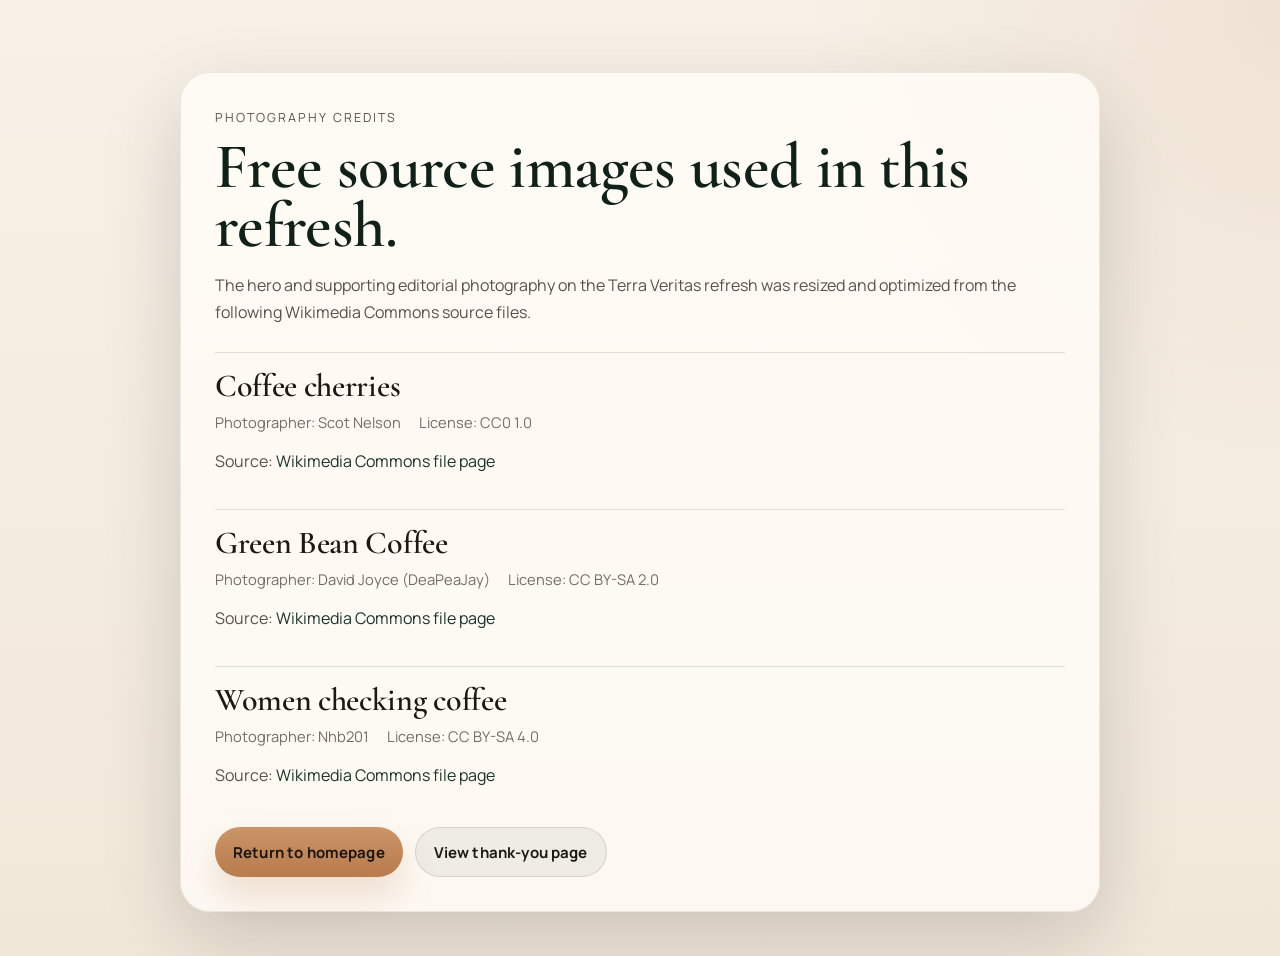
==== credits.html @ c5ba6351 "feat(landing): refresh sourcing site presentation" ====
<!doctype html>
<html lang="en">
<head>
  <meta charset="utf-8" />
  <meta name="viewport" content="width=device-width, initial-scale=1" />
  <title>Terra Veritas | Image Credits</title>
  <meta name="description" content="Photography credits for the Terra Veritas website refresh." />
  <meta name="theme-color" content="#11261e" />

  <link rel="preconnect" href="https://fonts.googleapis.com" />
  <link rel="preconnect" href="https://fonts.gstatic.com" crossorigin />
  <link
    href="https://fonts.googleapis.com/css2?family=Cormorant+Garamond:wght@500;600;700&family=Manrope:wght@400;500;600;700;800&display=swap"
    rel="stylesheet"
  />
  <link rel="stylesheet" href="styles.css" />
</head>

<body class="page-utility">
  <main class="utility-shell">
    <section class="utility-card">
      <p class="section-eyebrow">Photography credits</p>
      <h1>Free source images used in this refresh.</h1>
      <p>
        The hero and supporting editorial photography on the Terra Veritas refresh was resized and optimized from the following Wikimedia Commons source files.
      </p>

      <div class="credits-list">
        <article class="credits-item">
          <h2>Coffee cherries</h2>
          <ul class="credits-meta">
            <li>Photographer: Scot Nelson</li>
            <li>License: CC0 1.0</li>
          </ul>
          <p>
            Source:
            <a href="https://commons.wikimedia.org/wiki/File:Coffee_cherries.jpg">Wikimedia Commons file page</a>
          </p>
        </article>

        <article class="credits-item">
          <h2>Green Bean Coffee</h2>
          <ul class="credits-meta">
            <li>Photographer: David Joyce (DeaPeaJay)</li>
            <li>License: CC BY-SA 2.0</li>
          </ul>
          <p>
            Source:
            <a href="https://commons.wikimedia.org/wiki/File:Green_Bean_Coffee.jpg">Wikimedia Commons file page</a>
          </p>
        </article>

        <article class="credits-item">
          <h2>Women checking coffee</h2>
          <ul class="credits-meta">
            <li>Photographer: Nhb201</li>
            <li>License: CC BY-SA 4.0</li>
          </ul>
          <p>
            Source:
            <a href="https://commons.wikimedia.org/wiki/File:Women_checking_coffee.jpg">Wikimedia Commons file page</a>
          </p>
        </article>
      </div>

      <div class="utility-actions">
        <a class="btn primary" href="index.html">Return to homepage</a>
        <a class="btn secondary" href="thanks.html">View thank-you page</a>
      </div>
    </section>
  </main>
</body>
</html>
---- styles.css ----
:root {
  --ink: #1c1812;
  --paper: #f6f0e6;
  --paper-strong: #efe5d6;
  --sand: #d8c5ac;
  --olive: #1b342a;
  --olive-deep: #10211a;
  --olive-soft: #314d40;
  --copper: #b87b4d;
  --copper-soft: #d9b18a;
  --line: rgba(28, 24, 18, 0.14);
  --line-strong: rgba(28, 24, 18, 0.24);
  --fog: rgba(255, 255, 255, 0.72);
  --shadow: 0 28px 80px rgba(12, 15, 13, 0.16);
  --radius: 28px;
  --serif: "Cormorant Garamond", Georgia, serif;
  --sans: "Manrope", "Helvetica Neue", Arial, sans-serif;
}

* {
  box-sizing: border-box;
}

html {
  scroll-behavior: smooth;
}

body {
  margin: 0;
  min-height: 100vh;
  color: var(--ink);
  font-family: var(--sans);
  background:
    radial-gradient(circle at top left, rgba(217, 177, 138, 0.18), transparent 30%),
    linear-gradient(180deg, #f9f5ee 0%, var(--paper) 50%, #f3ebdf 100%);
}

body.menu-open {
  overflow: hidden;
}

img {
  display: block;
  max-width: 100%;
  height: auto;
}

a {
  color: inherit;
  text-decoration: none;
}

button,
input,
select,
textarea {
  font: inherit;
}

button {
  border: 0;
}

:focus-visible {
  outline: 3px solid rgba(184, 123, 77, 0.35);
  outline-offset: 3px;
}

[id] {
  scroll-margin-top: 110px;
}

.container {
  width: min(1180px, calc(100% - 40px));
  margin: 0 auto;
}

.sr-only {
  position: absolute;
  width: 1px;
  height: 1px;
  padding: 0;
  margin: -1px;
  overflow: hidden;
  clip: rect(0, 0, 0, 0);
  white-space: nowrap;
  border: 0;
}

.topbar {
  position: sticky;
  top: 0;
  z-index: 40;
  transition: background-color 180ms ease, border-color 180ms ease, backdrop-filter 180ms ease;
}

.topbar[data-scrolled="true"] {
  background: rgba(246, 240, 230, 0.92);
  border-bottom: 1px solid rgba(28, 24, 18, 0.08);
  backdrop-filter: blur(16px);
}

.navwrap {
  display: flex;
  align-items: center;
  justify-content: space-between;
  gap: 18px;
  padding: 20px 0;
}

.brand {
  display: inline-flex;
  align-items: center;
  gap: 14px;
  min-width: 0;
}

.brandmark {
  width: 44px;
  height: 44px;
  border-radius: 14px;
  display: inline-flex;
  align-items: center;
  justify-content: center;
  background: linear-gradient(145deg, rgba(17, 38, 30, 0.96), rgba(49, 77, 64, 0.92));
  color: #f9f5ee;
  font-size: 14px;
  font-weight: 800;
  letter-spacing: 0.14em;
  text-transform: uppercase;
  box-shadow: 0 18px 36px rgba(16, 33, 26, 0.24);
}

.brandtext {
  display: flex;
  flex-direction: column;
  gap: 2px;
}

.brandname {
  font-family: var(--serif);
  font-size: 1.5rem;
  font-weight: 700;
  line-height: 0.9;
}

.brandsub {
  font-size: 0.74rem;
  letter-spacing: 0.11em;
  text-transform: uppercase;
  color: rgba(28, 24, 18, 0.66);
}

.nav {
  display: flex;
  align-items: center;
  gap: 22px;
  font-size: 0.94rem;
  color: rgba(28, 24, 18, 0.78);
}

.nav a {
  position: relative;
}

.nav a::after {
  content: "";
  position: absolute;
  left: 0;
  right: 0;
  bottom: -5px;
  height: 1px;
  background: var(--olive);
  transform: scaleX(0);
  transform-origin: left center;
  transition: transform 180ms ease;
}

.nav a:hover::after,
.nav a:focus-visible::after {
  transform: scaleX(1);
}

.nav-cta {
  padding: 11px 16px;
  border: 1px solid rgba(28, 24, 18, 0.12);
  border-radius: 999px;
  background: rgba(255, 255, 255, 0.6);
}

.nav-toggle {
  display: none;
  width: 48px;
  height: 48px;
  border-radius: 16px;
  background: rgba(255, 255, 255, 0.72);
  border: 1px solid rgba(28, 24, 18, 0.12);
  align-items: center;
  justify-content: center;
  flex-direction: column;
  gap: 6px;
  cursor: pointer;
}

.nav-toggle-bar {
  width: 18px;
  height: 1.5px;
  border-radius: 999px;
  background: var(--ink);
}

.mobile-nav {
  display: grid;
  gap: 10px;
  padding: 0 20px 18px;
  background: rgba(246, 240, 230, 0.96);
  border-bottom: 1px solid rgba(28, 24, 18, 0.08);
}

.mobile-nav[hidden] {
  display: none;
}

.mobile-nav a {
  padding: 13px 14px;
  border-radius: 16px;
  background: rgba(255, 255, 255, 0.58);
  border: 1px solid rgba(28, 24, 18, 0.1);
}

.hero {
  position: relative;
  min-height: 100svh;
  overflow: clip;
  background: var(--olive-deep);
}

.hero-media,
.hero-media img,
.hero-wash,
.hero-grain {
  position: absolute;
  inset: 0;
}

.hero-media img {
  width: 100%;
  height: 100%;
  object-fit: cover;
  object-position: 58% 34%;
}

.hero-wash {
  background:
    linear-gradient(90deg, rgba(16, 33, 26, 0.92) 0%, rgba(16, 33, 26, 0.78) 32%, rgba(16, 33, 26, 0.45) 58%, rgba(16, 33, 26, 0.34) 100%),
    linear-gradient(180deg, rgba(16, 33, 26, 0.18) 0%, rgba(16, 33, 26, 0.56) 100%);
}

.hero-grain {
  background:
    radial-gradient(circle at 84% 18%, rgba(217, 177, 138, 0.32), transparent 24%),
    linear-gradient(180deg, transparent 60%, rgba(16, 33, 26, 0.44) 100%);
  mix-blend-mode: screen;
  opacity: 0.68;
}

.hero-shell {
  position: relative;
  z-index: 1;
  min-height: calc(100svh - 84px);
  padding: 132px 0 120px;
  display: grid;
  align-items: center;
  grid-template-columns: minmax(0, 1.1fr) minmax(260px, 0.42fr);
  gap: 36px;
}

.hero-copy {
  max-width: 730px;
  color: #f7f2e9;
}

.eyebrow,
.section-eyebrow,
.proof-label,
.note-label,
.contact-label,
.aside-label {
  margin: 0 0 10px;
  font-size: 0.78rem;
  letter-spacing: 0.16em;
  text-transform: uppercase;
}

.eyebrow {
  color: rgba(247, 242, 233, 0.68);
}

.hero-brand {
  margin: 0 0 8px;
  color: rgba(247, 242, 233, 0.94);
  font-family: var(--serif);
  font-size: clamp(2.8rem, 8vw, 5.4rem);
  font-weight: 700;
  line-height: 0.88;
}

h1,
h2,
h3 {
  margin: 0;
  font-family: var(--serif);
  font-weight: 600;
  letter-spacing: -0.01em;
}

h1 {
  max-width: 14ch;
  font-size: clamp(2.6rem, 5vw, 5.1rem);
  line-height: 0.92;
}

h2 {
  font-size: clamp(2.1rem, 4vw, 3.6rem);
  line-height: 0.96;
}

h3 {
  font-size: 1.55rem;
  line-height: 1;
}

.lead,
.section-lead,
.proof-item p,
.program-item p,
.timeline-step p,
.contact-card p,
.form-status,
.fineprint,
.editorial-note p,
.hero-markers li,
figcaption,
.modal-copy {
  line-height: 1.68;
}

.lead {
  max-width: 54ch;
  margin: 20px 0 28px;
  color: rgba(247, 242, 233, 0.84);
  font-size: 1.05rem;
}

.hero-actions,
.form-actions,
.footer-links,
.modal-actions {
  display: flex;
  align-items: center;
  gap: 14px;
  flex-wrap: wrap;
}

.hero-markers {
  display: grid;
  gap: 10px;
  padding: 22px 0 0;
  margin: 28px 0 0;
  list-style: none;
  border-top: 1px solid rgba(247, 242, 233, 0.18);
}

.hero-markers li {
  position: relative;
  padding-left: 18px;
  color: rgba(247, 242, 233, 0.82);
}

.hero-markers li::before {
  content: "";
  position: absolute;
  left: 0;
  top: 0.75rem;
  width: 7px;
  height: 7px;
  border-radius: 999px;
  background: var(--copper-soft);
}

.hero-aside {
  align-self: end;
  max-width: 280px;
  margin-inline-start: auto;
  padding: 18px 0 0;
  color: rgba(247, 242, 233, 0.9);
  border-top: 1px solid rgba(247, 242, 233, 0.24);
}

.aside-label {
  color: rgba(247, 242, 233, 0.58);
}

.aside-copy {
  margin: 0;
  font-size: 0.98rem;
  line-height: 1.58;
}

.proof-band {
  position: relative;
  z-index: 2;
  margin-top: -52px;
  padding-bottom: 14px;
}

.proof-grid {
  display: grid;
  grid-template-columns: repeat(4, minmax(0, 1fr));
  gap: 18px;
  padding: 26px;
  border: 1px solid rgba(255, 255, 255, 0.1);
  border-radius: 28px;
  background: rgba(17, 38, 30, 0.9);
  color: #f8f3ea;
  box-shadow: var(--shadow);
}

.proof-item {
  min-width: 0;
}

.proof-label {
  color: rgba(217, 177, 138, 0.94);
}

.proof-item p:last-child,
.program-item p:last-child,
.timeline-step p,
.contact-card p,
.editorial-note p,
figcaption,
.modal-copy {
  margin: 0;
}

.section {
  padding: 104px 0;
}

.section-alt {
  background:
    linear-gradient(180deg, rgba(16, 33, 26, 0.04) 0%, rgba(16, 33, 26, 0.06) 100%),
    linear-gradient(180deg, rgba(255, 255, 255, 0.46), rgba(255, 255, 255, 0.66));
  border-top: 1px solid rgba(28, 24, 18, 0.06);
  border-bottom: 1px solid rgba(28, 24, 18, 0.06);
}

.section-head {
  max-width: 760px;
  margin-bottom: 32px;
}

.section-eyebrow,
.note-label,
.contact-label {
  color: rgba(28, 24, 18, 0.52);
}

.section-lead {
  margin: 18px 0 0;
  color: rgba(28, 24, 18, 0.74);
  font-size: 1.02rem;
}

.section-lead.narrow {
  max-width: 58ch;
}

.section-split {
  display: grid;
  grid-template-columns: minmax(0, 1.02fr) minmax(0, 0.98fr);
  gap: 38px;
  align-items: center;
}

.section-split.reverse {
  grid-template-columns: minmax(0, 0.96fr) minmax(0, 1.04fr);
}

.section-copy {
  min-width: 0;
}

.detail-list {
  display: grid;
  gap: 14px;
  margin: 28px 0 0;
  padding: 0;
  list-style: none;
}

.detail-list li {
  position: relative;
  padding-left: 20px;
  color: rgba(28, 24, 18, 0.82);
  line-height: 1.62;
}

.detail-list li::before {
  content: "";
  position: absolute;
  left: 0;
  top: 0.7rem;
  width: 7px;
  height: 7px;
  border-radius: 999px;
  background: var(--copper);
}

.detail-list span {
  font-weight: 700;
}

.editorial-note {
  margin-top: 26px;
  padding-top: 18px;
  border-top: 1px solid rgba(28, 24, 18, 0.12);
  color: rgba(28, 24, 18, 0.76);
}

.section-media {
  min-width: 0;
}

.section-media picture,
.section-media img {
  width: 100%;
}

.section-media img {
  min-height: 420px;
  border-radius: var(--radius);
  object-fit: cover;
  box-shadow: var(--shadow);
}

figcaption {
  margin-top: 14px;
  color: rgba(28, 24, 18, 0.58);
  font-size: 0.94rem;
}

.program-grid {
  display: grid;
  grid-template-columns: repeat(3, minmax(0, 1fr));
  gap: 24px;
}

.program-item {
  padding-top: 20px;
  border-top: 1px solid rgba(28, 24, 18, 0.16);
}

.program-index {
  margin: 0 0 14px;
  color: var(--copper);
  font-size: 0.9rem;
  font-weight: 800;
  letter-spacing: 0.18em;
}

.program-item h3 {
  margin-bottom: 10px;
}

.program-item p {
  color: rgba(28, 24, 18, 0.76);
}

.timeline {
  display: grid;
  gap: 16px;
  margin-top: 26px;
}

.timeline-step {
  display: grid;
  grid-template-columns: auto 1fr;
  gap: 16px;
  padding: 18px 18px 18px 0;
  border-top: 1px solid rgba(28, 24, 18, 0.12);
}

.timeline-step:last-child {
  border-bottom: 1px solid rgba(28, 24, 18, 0.12);
}

.timeline-number {
  width: 50px;
  height: 50px;
  display: inline-flex;
  align-items: center;
  justify-content: center;
  flex: 0 0 auto;
  margin-top: 4px;
  border-radius: 18px;
  background: rgba(17, 38, 30, 0.08);
  color: var(--olive);
  font-size: 0.85rem;
  font-weight: 800;
  letter-spacing: 0.12em;
}

.timeline-step div {
  min-width: 0;
}

.timeline-step h3 {
  margin-bottom: 6px;
}

.timeline-step p {
  color: rgba(28, 24, 18, 0.72);
}

.section-contact {
  background:
    radial-gradient(circle at top right, rgba(184, 123, 77, 0.12), transparent 26%),
    linear-gradient(180deg, rgba(17, 38, 30, 0.03), rgba(17, 38, 30, 0.06));
}

.contact-shell {
  display: grid;
  grid-template-columns: minmax(0, 0.8fr) minmax(0, 1fr);
  gap: 28px;
  align-items: start;
}

.contact-card,
.form-panel {
  border-radius: var(--radius);
  box-shadow: var(--shadow);
}

.contact-card {
  margin-top: 28px;
  padding: 24px;
  background: rgba(17, 38, 30, 0.92);
  color: rgba(248, 243, 234, 0.9);
}

.contact-card .contact-label {
  color: rgba(217, 177, 138, 0.88);
}

.contact-card strong {
  color: #fff6ec;
}

.form-panel {
  padding: 28px;
  background: rgba(255, 252, 247, 0.82);
  border: 1px solid rgba(28, 24, 18, 0.08);
  backdrop-filter: blur(18px);
}

.form-grid {
  display: grid;
  grid-template-columns: repeat(2, minmax(0, 1fr));
  gap: 14px;
}

.form-grid.compact {
  margin-top: 20px;
}

.field {
  margin-bottom: 16px;
}

label {
  display: block;
  margin-bottom: 6px;
  color: rgba(28, 24, 18, 0.72);
  font-size: 0.88rem;
}

input,
select,
textarea {
  width: 100%;
  padding: 14px 15px;
  border: 1px solid rgba(28, 24, 18, 0.14);
  border-radius: 18px;
  background: rgba(255, 255, 255, 0.9);
  color: var(--ink);
  transition: border-color 160ms ease, box-shadow 160ms ease, background-color 160ms ease;
}

input:focus,
select:focus,
textarea:focus {
  border-color: rgba(184, 123, 77, 0.48);
  box-shadow: 0 0 0 4px rgba(184, 123, 77, 0.12);
  outline: none;
}

textarea {
  min-height: 180px;
  resize: vertical;
}

.hp-field {
  position: absolute;
  left: -10000px;
  width: 1px;
  height: 1px;
  overflow: hidden;
}

.btn {
  display: inline-flex;
  align-items: center;
  justify-content: center;
  min-height: 50px;
  padding: 12px 18px;
  border-radius: 999px;
  font-size: 0.94rem;
  font-weight: 700;
  letter-spacing: 0.01em;
  transition: transform 160ms ease, box-shadow 160ms ease, background-color 160ms ease;
  cursor: pointer;
}

.btn:hover,
.btn:focus-visible {
  transform: translateY(-1px);
}

.btn.primary {
  background: linear-gradient(180deg, #cb9567 0%, var(--copper) 100%);
  color: #1b140f;
  box-shadow: 0 18px 34px rgba(184, 123, 77, 0.22);
}

.btn.secondary {
  color: #f7f2e9;
  background: rgba(255, 255, 255, 0.08);
  border: 1px solid rgba(247, 242, 233, 0.18);
}

.form-panel .btn.secondary,
.modal-actions .btn.secondary,
.utility-card .btn.secondary {
  color: var(--ink);
  background: rgba(17, 38, 30, 0.06);
  border: 1px solid rgba(28, 24, 18, 0.12);
}

.form-status {
  margin: 0;
  min-height: 1.7em;
  color: rgba(28, 24, 18, 0.62);
}

.form-status[data-state="info"] {
  color: var(--olive-soft);
}

.fineprint {
  margin: 16px 0 0;
  color: rgba(28, 24, 18, 0.55);
  font-size: 0.88rem;
}

.footer {
  padding: 24px 0 44px;
}

.footer-shell {
  display: flex;
  align-items: center;
  justify-content: space-between;
  gap: 16px;
  padding-top: 22px;
  border-top: 1px solid rgba(28, 24, 18, 0.08);
  color: rgba(28, 24, 18, 0.66);
  font-size: 0.92rem;
}

.footer-shell p {
  margin: 0;
}

.footer-links a {
  position: relative;
}

.footer-links a::after {
  content: "";
  position: absolute;
  left: 0;
  right: 0;
  bottom: -4px;
  height: 1px;
  background: currentColor;
  transform: scaleX(0);
  transform-origin: left center;
  transition: transform 160ms ease;
}

.footer-links a:hover::after,
.footer-links a:focus-visible::after {
  transform: scaleX(1);
}

.modal.hidden {
  display: none;
}

.modal {
  position: fixed;
  inset: 0;
  z-index: 80;
}

.modal-backdrop {
  position: absolute;
  inset: 0;
  background: rgba(10, 18, 14, 0.68);
  backdrop-filter: blur(10px);
}

.modal-panel {
  position: relative;
  width: min(760px, calc(100% - 32px));
  margin: 9vh auto 0;
  background: rgba(248, 243, 234, 0.96);
  border-radius: 30px;
  overflow: hidden;
  box-shadow: 0 34px 90px rgba(12, 15, 13, 0.34);
  border: 1px solid rgba(255, 255, 255, 0.3);
}

.modal-head,
.modal-body {
  padding: 22px 24px;
}

.modal-head {
  display: flex;
  align-items: flex-start;
  justify-content: space-between;
  gap: 16px;
  border-bottom: 1px solid rgba(28, 24, 18, 0.08);
}

.modal-copy {
  color: rgba(28, 24, 18, 0.7);
}

.iconbtn {
  width: 42px;
  height: 42px;
  border-radius: 14px;
  background: rgba(17, 38, 30, 0.07);
  border: 1px solid rgba(28, 24, 18, 0.1);
  color: var(--ink);
  font-size: 1.6rem;
  line-height: 1;
  cursor: pointer;
}

.modal-actions {
  margin-top: 8px;
}

.noscript {
  position: fixed;
  right: 16px;
  bottom: 16px;
  max-width: 320px;
  padding: 12px 14px;
  border-radius: 16px;
  background: rgba(17, 38, 30, 0.92);
  color: rgba(248, 243, 234, 0.92);
  font-size: 0.86rem;
  box-shadow: var(--shadow);
}

[data-reveal] {
  opacity: 0;
  transform: translateY(22px);
  transition: opacity 540ms ease, transform 540ms ease;
}

[data-reveal].is-visible {
  opacity: 1;
  transform: translateY(0);
}

.page-utility {
  background:
    radial-gradient(circle at top right, rgba(184, 123, 77, 0.12), transparent 30%),
    linear-gradient(180deg, #f7f1e7 0%, #f1e7d9 100%);
}

.utility-shell {
  width: min(920px, calc(100% - 40px));
  margin: 0 auto;
  padding: 72px 0 44px;
}

.utility-card {
  padding: 34px;
  border-radius: 30px;
  background: rgba(255, 252, 247, 0.84);
  border: 1px solid rgba(28, 24, 18, 0.08);
  box-shadow: var(--shadow);
}

.utility-card h1 {
  max-width: none;
  color: var(--olive-deep);
  font-size: clamp(2.4rem, 5vw, 4.4rem);
}

.utility-card p {
  color: rgba(28, 24, 18, 0.74);
  line-height: 1.7;
}

.utility-actions {
  margin-top: 22px;
  display: flex;
  gap: 12px;
  flex-wrap: wrap;
}

.credits-list {
  display: grid;
  gap: 18px;
  margin-top: 26px;
}

.credits-item {
  padding-top: 18px;
  border-top: 1px solid rgba(28, 24, 18, 0.12);
}

.credits-item h2 {
  margin-bottom: 10px;
  font-size: clamp(1.6rem, 2.5vw, 2.1rem);
}

.credits-meta {
  display: flex;
  flex-wrap: wrap;
  gap: 8px 18px;
  margin: 0 0 10px;
  padding: 0;
  list-style: none;
  color: rgba(28, 24, 18, 0.62);
  font-size: 0.92rem;
}

.credits-item a,
.utility-card a {
  color: var(--olive);
}

.credits-item a:hover,
.credits-item a:focus-visible,
.utility-card a:hover,
.utility-card a:focus-visible {
  text-decoration: underline;
}

@media (max-width: 1080px) {
  .proof-grid,
  .program-grid {
    grid-template-columns: repeat(2, minmax(0, 1fr));
  }

  .contact-shell {
    grid-template-columns: 1fr;
  }

  .contact-copy {
    max-width: 760px;
  }
}

@media (max-width: 980px) {
  .hero-shell,
  .section-split,
  .section-split.reverse {
    grid-template-columns: 1fr;
  }

  .hero {
    min-height: auto;
  }

  .hero-shell {
    min-height: auto;
    padding: 96px 0 90px;
  }

  .hero-aside {
    margin-inline-start: 0;
    max-width: 520px;
  }

  .hero-media img {
    object-position: 62% 30%;
  }

  .section-media {
    order: 2;
  }

  .section-copy {
    order: 1;
  }

  .section-media img {
    min-height: 320px;
  }
}

@media (max-width: 860px) {
  .nav {
    display: none;
  }

  .nav-toggle {
    display: inline-flex;
  }

  .proof-grid,
  .program-grid,
  .form-grid {
    grid-template-columns: 1fr;
  }

  .form-panel,
  .contact-card,
  .utility-card {
    padding: 22px;
  }
}

@media (max-width: 640px) {
  .container,
  .utility-shell {
    width: min(100% - 24px, 1180px);
  }

  .navwrap {
    padding: 16px 0;
  }

  .brandname {
    font-size: 1.25rem;
  }

  .hero-shell {
    padding: 90px 0 82px;
  }

  .hero-brand {
    font-size: clamp(2.4rem, 14vw, 4rem);
  }

  .hero-media img {
    object-position: 67% 28%;
  }

  h1 {
    font-size: clamp(2.15rem, 10vw, 3.2rem);
  }

  h2 {
    font-size: clamp(1.85rem, 8vw, 2.6rem);
  }

  .proof-band {
    margin-top: -34px;
  }

  .proof-grid,
  .footer-shell,
  .modal-actions {
    grid-template-columns: 1fr;
  }

  .footer-shell {
    display: grid;
    justify-content: initial;
  }

  .modal-panel {
    margin-top: 4vh;
  }
}

@media (prefers-reduced-motion: reduce) {
  html {
    scroll-behavior: auto;
  }

  * {
    transition-duration: 0s !important;
    animation-duration: 0s !important;
  }

  [data-reveal] {
    opacity: 1;
    transform: none;
  }
}
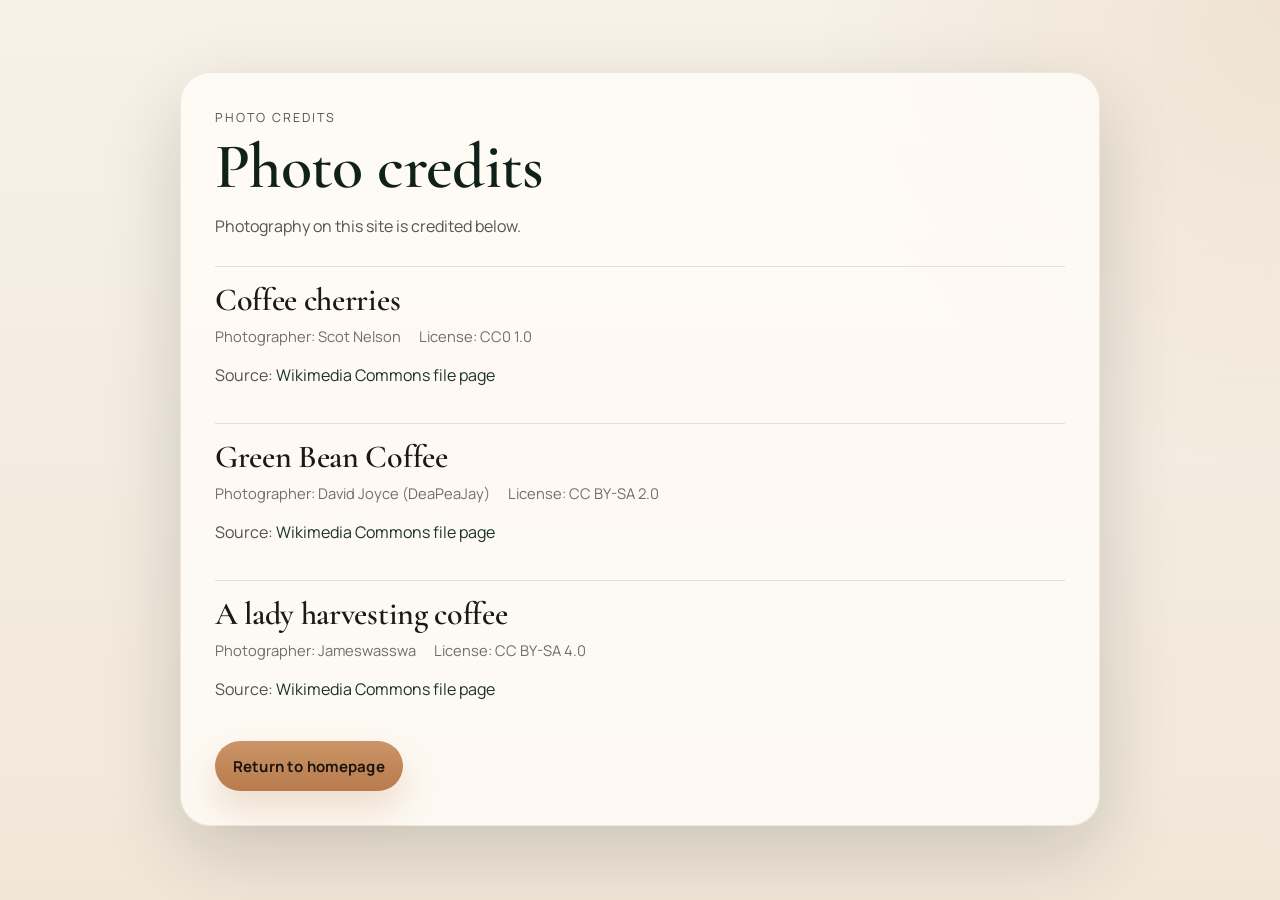
==== commit 57b85894: "fix(landing): tighten copy and refresh sourcing imagery" ====
--- a/credits.html
+++ b/credits.html
@@ -3,8 +3,8 @@
 <head>
   <meta charset="utf-8" />
   <meta name="viewport" content="width=device-width, initial-scale=1" />
-  <title>Terra Veritas | Image Credits</title>
-  <meta name="description" content="Photography credits for the Terra Veritas website refresh." />
+  <title>Terra Veritas | Photo Credits</title>
+  <meta name="description" content="Photo credits for the Terra Veritas website." />
   <meta name="theme-color" content="#11261e" />
 
   <link rel="preconnect" href="https://fonts.googleapis.com" />
@@ -13,17 +13,16 @@
     href="https://fonts.googleapis.com/css2?family=Cormorant+Garamond:wght@500;600;700&family=Manrope:wght@400;500;600;700;800&display=swap"
     rel="stylesheet"
   />
+  <link rel="icon" href="assets/favicon.svg" type="image/svg+xml" />
   <link rel="stylesheet" href="styles.css" />
 </head>
 
 <body class="page-utility">
   <main class="utility-shell">
     <section class="utility-card">
-      <p class="section-eyebrow">Photography credits</p>
-      <h1>Free source images used in this refresh.</h1>
-      <p>
-        The hero and supporting editorial photography on the Terra Veritas refresh was resized and optimized from the following Wikimedia Commons source files.
-      </p>
+      <p class="section-eyebrow">Photo credits</p>
+      <h1>Photo credits</h1>
+      <p>Photography on this site is credited below.</p>
 
       <div class="credits-list">
         <article class="credits-item">
@@ -51,21 +50,20 @@
         </article>
 
         <article class="credits-item">
-          <h2>Women checking coffee</h2>
+          <h2>A lady harvesting coffee</h2>
           <ul class="credits-meta">
-            <li>Photographer: Nhb201</li>
+            <li>Photographer: Jameswasswa</li>
             <li>License: CC BY-SA 4.0</li>
           </ul>
           <p>
             Source:
-            <a href="https://commons.wikimedia.org/wiki/File:Women_checking_coffee.jpg">Wikimedia Commons file page</a>
+            <a href="https://commons.wikimedia.org/wiki/File:A_lady_harvesting_coffee.jpg">Wikimedia Commons file page</a>
           </p>
         </article>
       </div>
 
       <div class="utility-actions">
         <a class="btn primary" href="index.html">Return to homepage</a>
-        <a class="btn secondary" href="thanks.html">View thank-you page</a>
       </div>
     </section>
   </main>
--- a/styles.css
+++ b/styles.css
@@ -230,7 +230,7 @@
 
 .hero {
   position: relative;
-  min-height: 100svh;
+  min-height: calc(100svh - 84px);
   overflow: clip;
   background: var(--olive-deep);
 }
@@ -268,15 +268,13 @@
   position: relative;
   z-index: 1;
   min-height: calc(100svh - 84px);
-  padding: 132px 0 120px;
-  display: grid;
+  padding: 92px 0 88px;
+  display: flex;
   align-items: center;
-  grid-template-columns: minmax(0, 1.1fr) minmax(260px, 0.42fr);
-  gap: 36px;
 }
 
 .hero-copy {
-  max-width: 730px;
+  max-width: 620px;
   color: #f7f2e9;
 }
 
@@ -284,8 +282,7 @@
 .section-eyebrow,
 .proof-label,
 .note-label,
-.contact-label,
-.aside-label {
+.contact-label {
   margin: 0 0 10px;
   font-size: 0.78rem;
   letter-spacing: 0.16em;
@@ -333,11 +330,9 @@
 .lead,
 .section-lead,
 .proof-item p,
-.program-item p,
 .timeline-step p,
 .contact-card p,
 .form-status,
-.fineprint,
 .editorial-note p,
 .hero-markers li,
 figcaption,
@@ -347,7 +342,7 @@
 
 .lead {
   max-width: 54ch;
-  margin: 20px 0 28px;
+  margin: 18px 0 26px;
   color: rgba(247, 242, 233, 0.84);
   font-size: 1.05rem;
 }
@@ -363,10 +358,11 @@
 }
 
 .hero-markers {
-  display: grid;
-  gap: 10px;
-  padding: 22px 0 0;
-  margin: 28px 0 0;
+  display: flex;
+  flex-wrap: wrap;
+  gap: 10px 18px;
+  padding: 20px 0 0;
+  margin: 24px 0 0;
   list-style: none;
   border-top: 1px solid rgba(247, 242, 233, 0.18);
 }
@@ -388,25 +384,6 @@
   background: var(--copper-soft);
 }
 
-.hero-aside {
-  align-self: end;
-  max-width: 280px;
-  margin-inline-start: auto;
-  padding: 18px 0 0;
-  color: rgba(247, 242, 233, 0.9);
-  border-top: 1px solid rgba(247, 242, 233, 0.24);
-}
-
-.aside-label {
-  color: rgba(247, 242, 233, 0.58);
-}
-
-.aside-copy {
-  margin: 0;
-  font-size: 0.98rem;
-  line-height: 1.58;
-}
-
 .proof-band {
   position: relative;
   z-index: 2;
@@ -417,8 +394,8 @@
 .proof-grid {
   display: grid;
   grid-template-columns: repeat(4, minmax(0, 1fr));
-  gap: 18px;
-  padding: 26px;
+  gap: 20px;
+  padding: 24px 26px;
   border: 1px solid rgba(255, 255, 255, 0.1);
   border-radius: 28px;
   background: rgba(17, 38, 30, 0.9);
@@ -435,7 +412,6 @@
 }
 
 .proof-item p:last-child,
-.program-item p:last-child,
 .timeline-step p,
 .contact-card p,
 .editorial-note p,
@@ -445,20 +421,7 @@
 }
 
 .section {
-  padding: 104px 0;
-}
-
-.section-alt {
-  background:
-    linear-gradient(180deg, rgba(16, 33, 26, 0.04) 0%, rgba(16, 33, 26, 0.06) 100%),
-    linear-gradient(180deg, rgba(255, 255, 255, 0.46), rgba(255, 255, 255, 0.66));
-  border-top: 1px solid rgba(28, 24, 18, 0.06);
-  border-bottom: 1px solid rgba(28, 24, 18, 0.06);
-}
-
-.section-head {
-  max-width: 760px;
-  margin-bottom: 32px;
+  padding: 92px 0;
 }
 
 .section-eyebrow,
@@ -471,10 +434,6 @@
   margin: 18px 0 0;
   color: rgba(28, 24, 18, 0.74);
   font-size: 1.02rem;
-}
-
-.section-lead.narrow {
-  max-width: 58ch;
 }
 
 .section-split {
@@ -545,37 +504,14 @@
   box-shadow: var(--shadow);
 }
 
+.process-media img {
+  object-position: center 22%;
+}
+
 figcaption {
   margin-top: 14px;
   color: rgba(28, 24, 18, 0.58);
   font-size: 0.94rem;
-}
-
-.program-grid {
-  display: grid;
-  grid-template-columns: repeat(3, minmax(0, 1fr));
-  gap: 24px;
-}
-
-.program-item {
-  padding-top: 20px;
-  border-top: 1px solid rgba(28, 24, 18, 0.16);
-}
-
-.program-index {
-  margin: 0 0 14px;
-  color: var(--copper);
-  font-size: 0.9rem;
-  font-weight: 800;
-  letter-spacing: 0.18em;
-}
-
-.program-item h3 {
-  margin-bottom: 10px;
-}
-
-.program-item p {
-  color: rgba(28, 24, 18, 0.76);
 }
 
 .timeline {
@@ -644,7 +580,7 @@
 }
 
 .contact-card {
-  margin-top: 28px;
+  margin-top: 24px;
   padding: 24px;
   background: rgba(17, 38, 30, 0.92);
   color: rgba(248, 243, 234, 0.9);
@@ -768,12 +704,6 @@
   color: var(--olive-soft);
 }
 
-.fineprint {
-  margin: 16px 0 0;
-  color: rgba(28, 24, 18, 0.55);
-  font-size: 0.88rem;
-}
-
 .footer {
   padding: 24px 0 44px;
 }
@@ -978,8 +908,7 @@
 }
 
 @media (max-width: 1080px) {
-  .proof-grid,
-  .program-grid {
+  .proof-grid {
     grid-template-columns: repeat(2, minmax(0, 1fr));
   }
 
@@ -993,7 +922,6 @@
 }
 
 @media (max-width: 980px) {
-  .hero-shell,
   .section-split,
   .section-split.reverse {
     grid-template-columns: 1fr;
@@ -1005,12 +933,7 @@
 
   .hero-shell {
     min-height: auto;
-    padding: 96px 0 90px;
-  }
-
-  .hero-aside {
-    margin-inline-start: 0;
-    max-width: 520px;
+    padding: 88px 0 82px;
   }
 
   .hero-media img {
@@ -1027,6 +950,10 @@
 
   .section-media img {
     min-height: 320px;
+  }
+
+  .process-media img {
+    object-position: center 18%;
   }
 }
 
@@ -1040,7 +967,6 @@
   }
 
   .proof-grid,
-  .program-grid,
   .form-grid {
     grid-template-columns: 1fr;
   }
@@ -1067,7 +993,7 @@
   }
 
   .hero-shell {
-    padding: 90px 0 82px;
+    padding: 78px 0 74px;
   }
 
   .hero-brand {
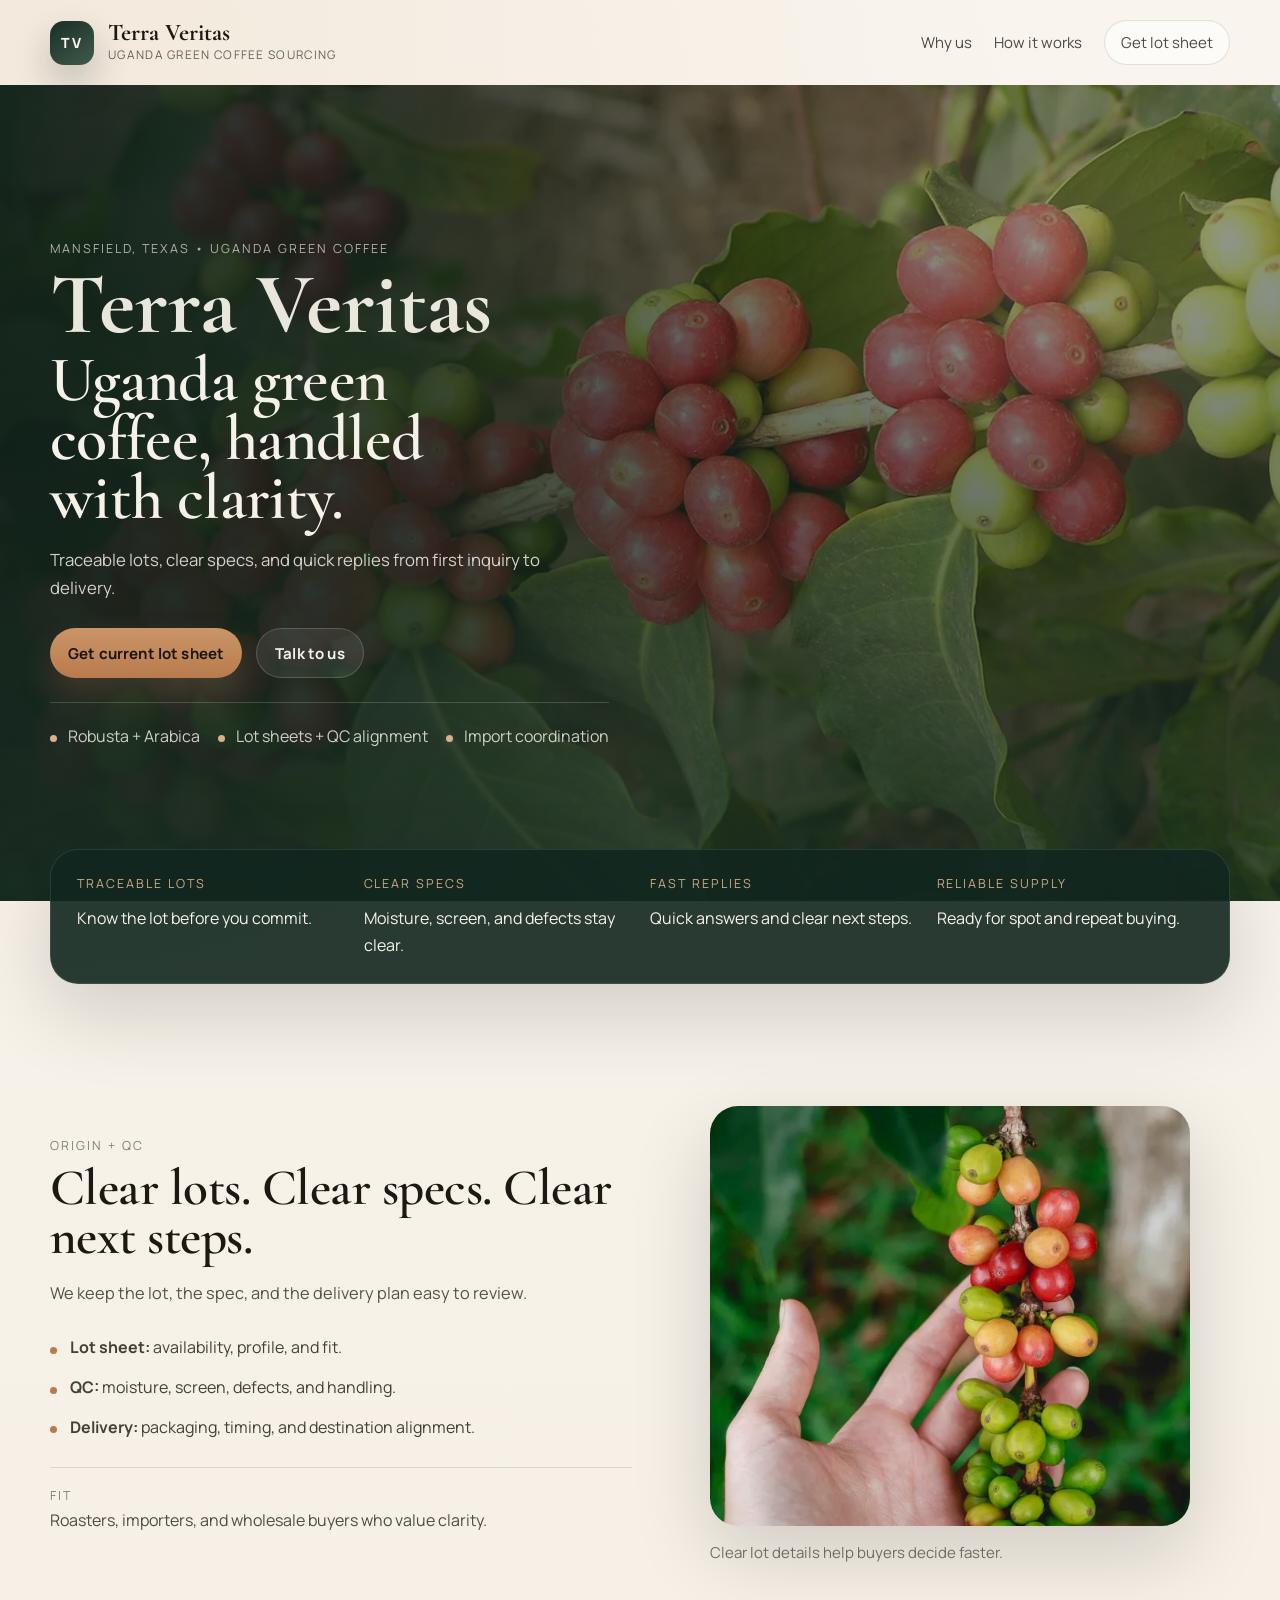
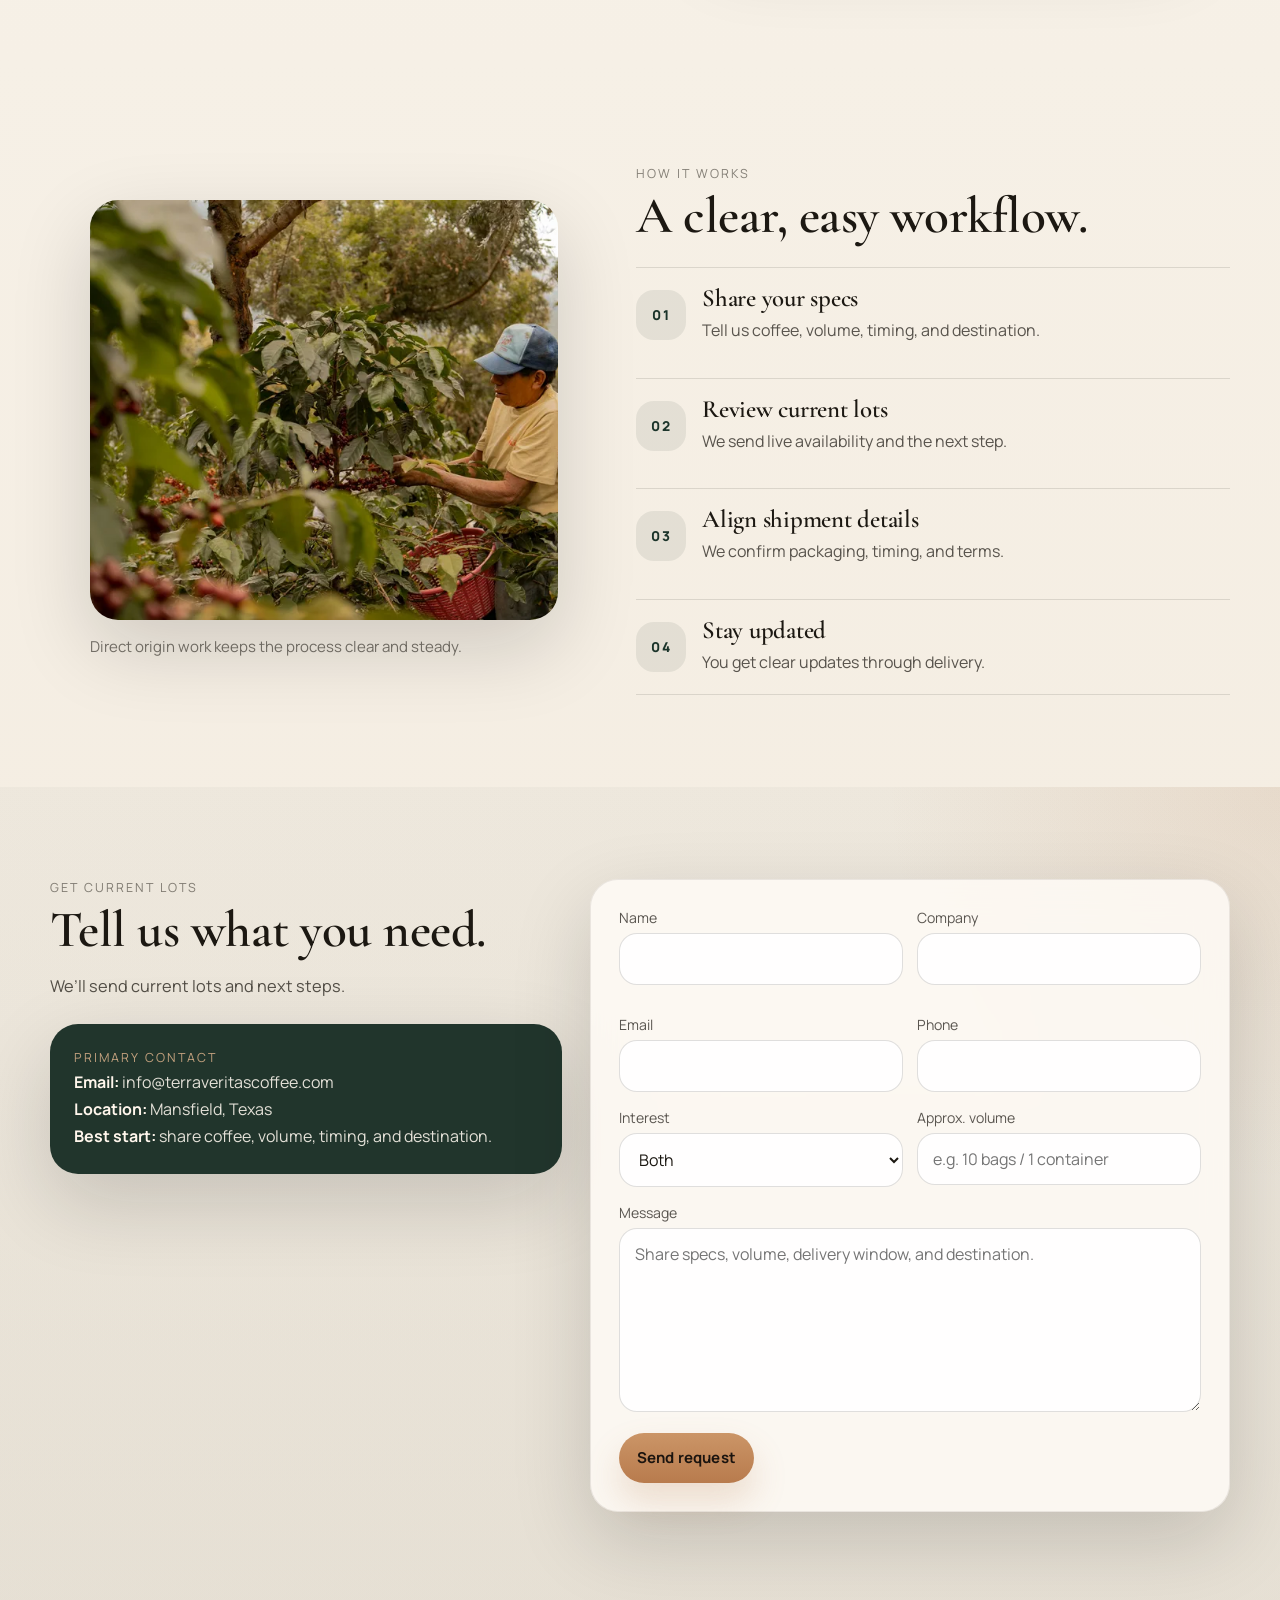
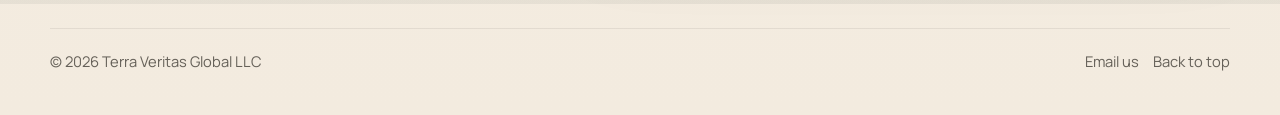
==== commit 0706e9e6: "fix(landing): simplify attribution and submit flow" ====
--- a/credits.html
+++ b/credits.html
@@ -2,70 +2,14 @@
 <html lang="en">
 <head>
   <meta charset="utf-8" />
+  <meta http-equiv="refresh" content="0; url=index.html" />
   <meta name="viewport" content="width=device-width, initial-scale=1" />
-  <title>Terra Veritas | Photo Credits</title>
-  <meta name="description" content="Photo credits for the Terra Veritas website." />
-  <meta name="theme-color" content="#11261e" />
-
-  <link rel="preconnect" href="https://fonts.googleapis.com" />
-  <link rel="preconnect" href="https://fonts.gstatic.com" crossorigin />
-  <link
-    href="https://fonts.googleapis.com/css2?family=Cormorant+Garamond:wght@500;600;700&family=Manrope:wght@400;500;600;700;800&display=swap"
-    rel="stylesheet"
-  />
-  <link rel="icon" href="assets/favicon.svg" type="image/svg+xml" />
-  <link rel="stylesheet" href="styles.css" />
+  <title>Redirecting | Terra Veritas</title>
+  <script>
+    window.location.replace("index.html");
+  </script>
 </head>
-
-<body class="page-utility">
-  <main class="utility-shell">
-    <section class="utility-card">
-      <p class="section-eyebrow">Photo credits</p>
-      <h1>Photo credits</h1>
-      <p>Photography on this site is credited below.</p>
-
-      <div class="credits-list">
-        <article class="credits-item">
-          <h2>Coffee cherries</h2>
-          <ul class="credits-meta">
-            <li>Photographer: Scot Nelson</li>
-            <li>License: CC0 1.0</li>
-          </ul>
-          <p>
-            Source:
-            <a href="https://commons.wikimedia.org/wiki/File:Coffee_cherries.jpg">Wikimedia Commons file page</a>
-          </p>
-        </article>
-
-        <article class="credits-item">
-          <h2>Green Bean Coffee</h2>
-          <ul class="credits-meta">
-            <li>Photographer: David Joyce (DeaPeaJay)</li>
-            <li>License: CC BY-SA 2.0</li>
-          </ul>
-          <p>
-            Source:
-            <a href="https://commons.wikimedia.org/wiki/File:Green_Bean_Coffee.jpg">Wikimedia Commons file page</a>
-          </p>
-        </article>
-
-        <article class="credits-item">
-          <h2>A lady harvesting coffee</h2>
-          <ul class="credits-meta">
-            <li>Photographer: Jameswasswa</li>
-            <li>License: CC BY-SA 4.0</li>
-          </ul>
-          <p>
-            Source:
-            <a href="https://commons.wikimedia.org/wiki/File:A_lady_harvesting_coffee.jpg">Wikimedia Commons file page</a>
-          </p>
-        </article>
-      </div>
-
-      <div class="utility-actions">
-        <a class="btn primary" href="index.html">Return to homepage</a>
-      </div>
-    </section>
-  </main>
+<body>
+  <p>Redirecting to the homepage...</p>
 </body>
 </html>
